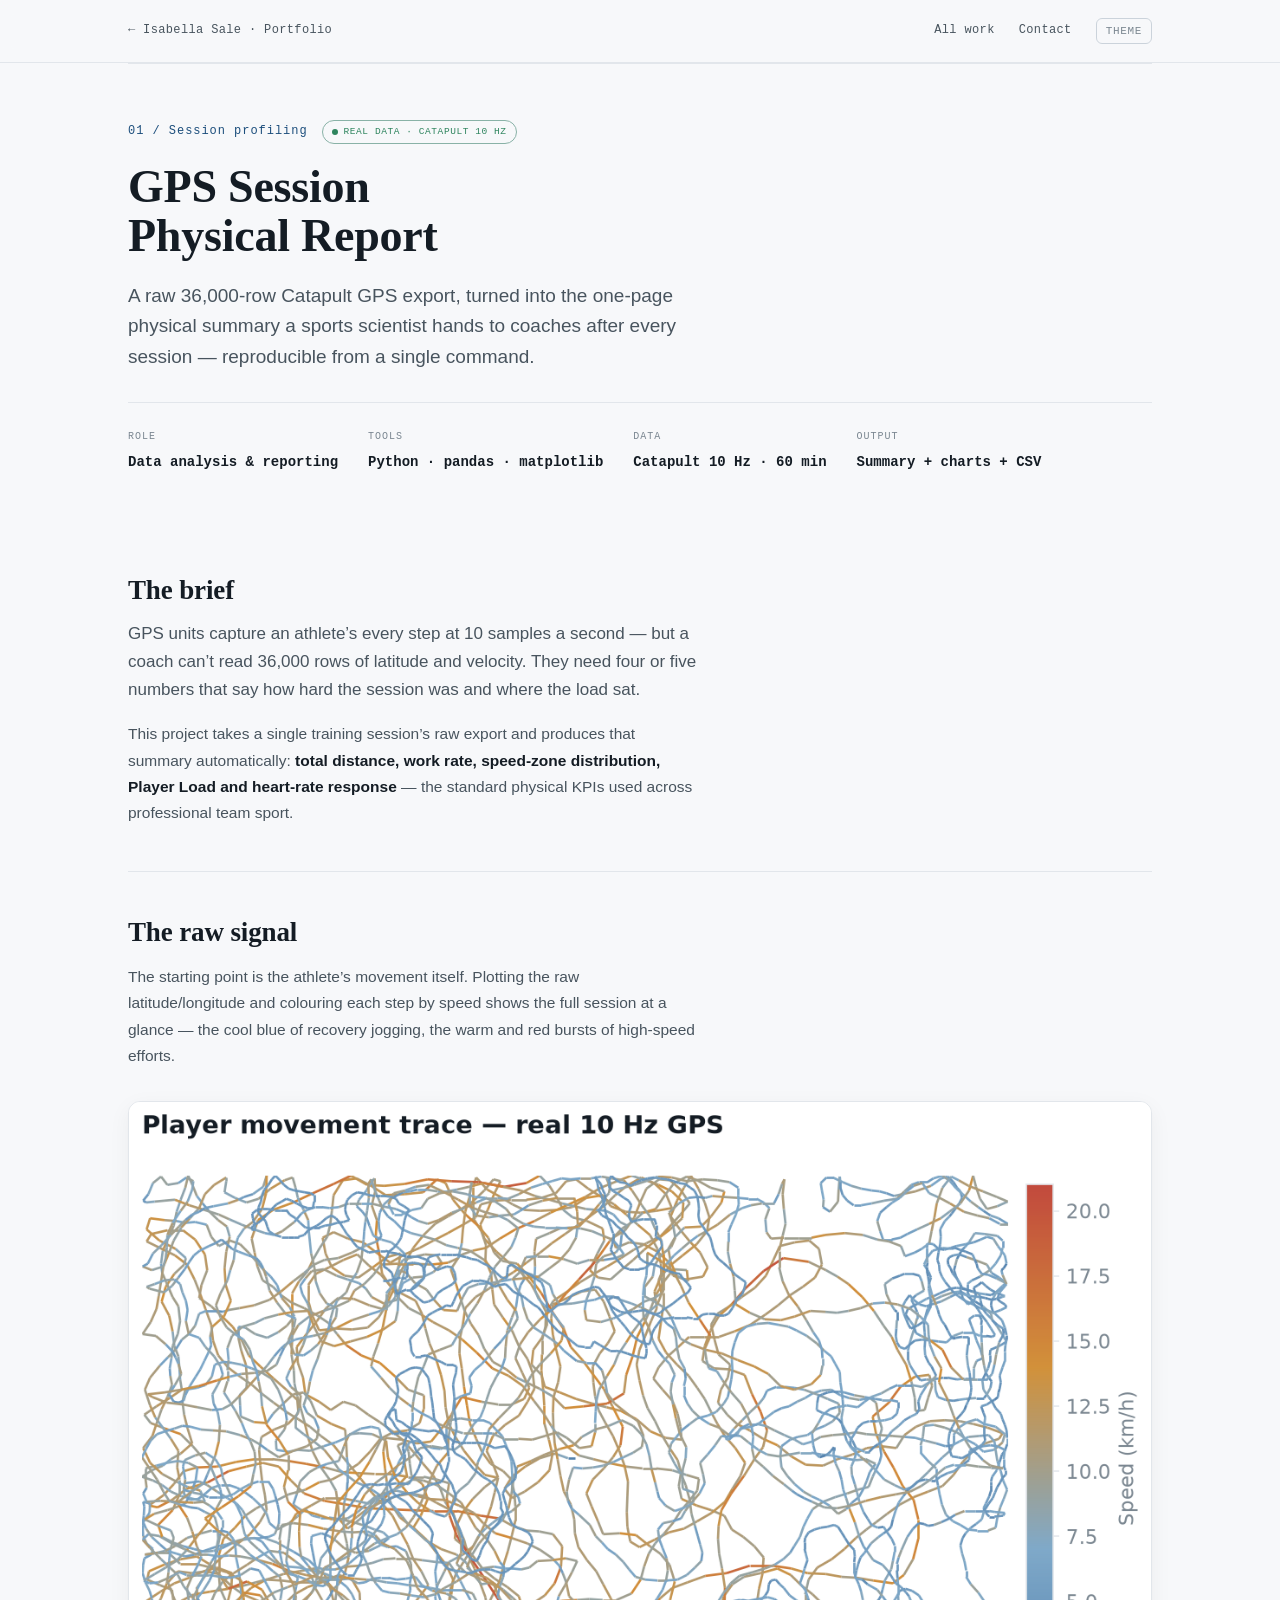
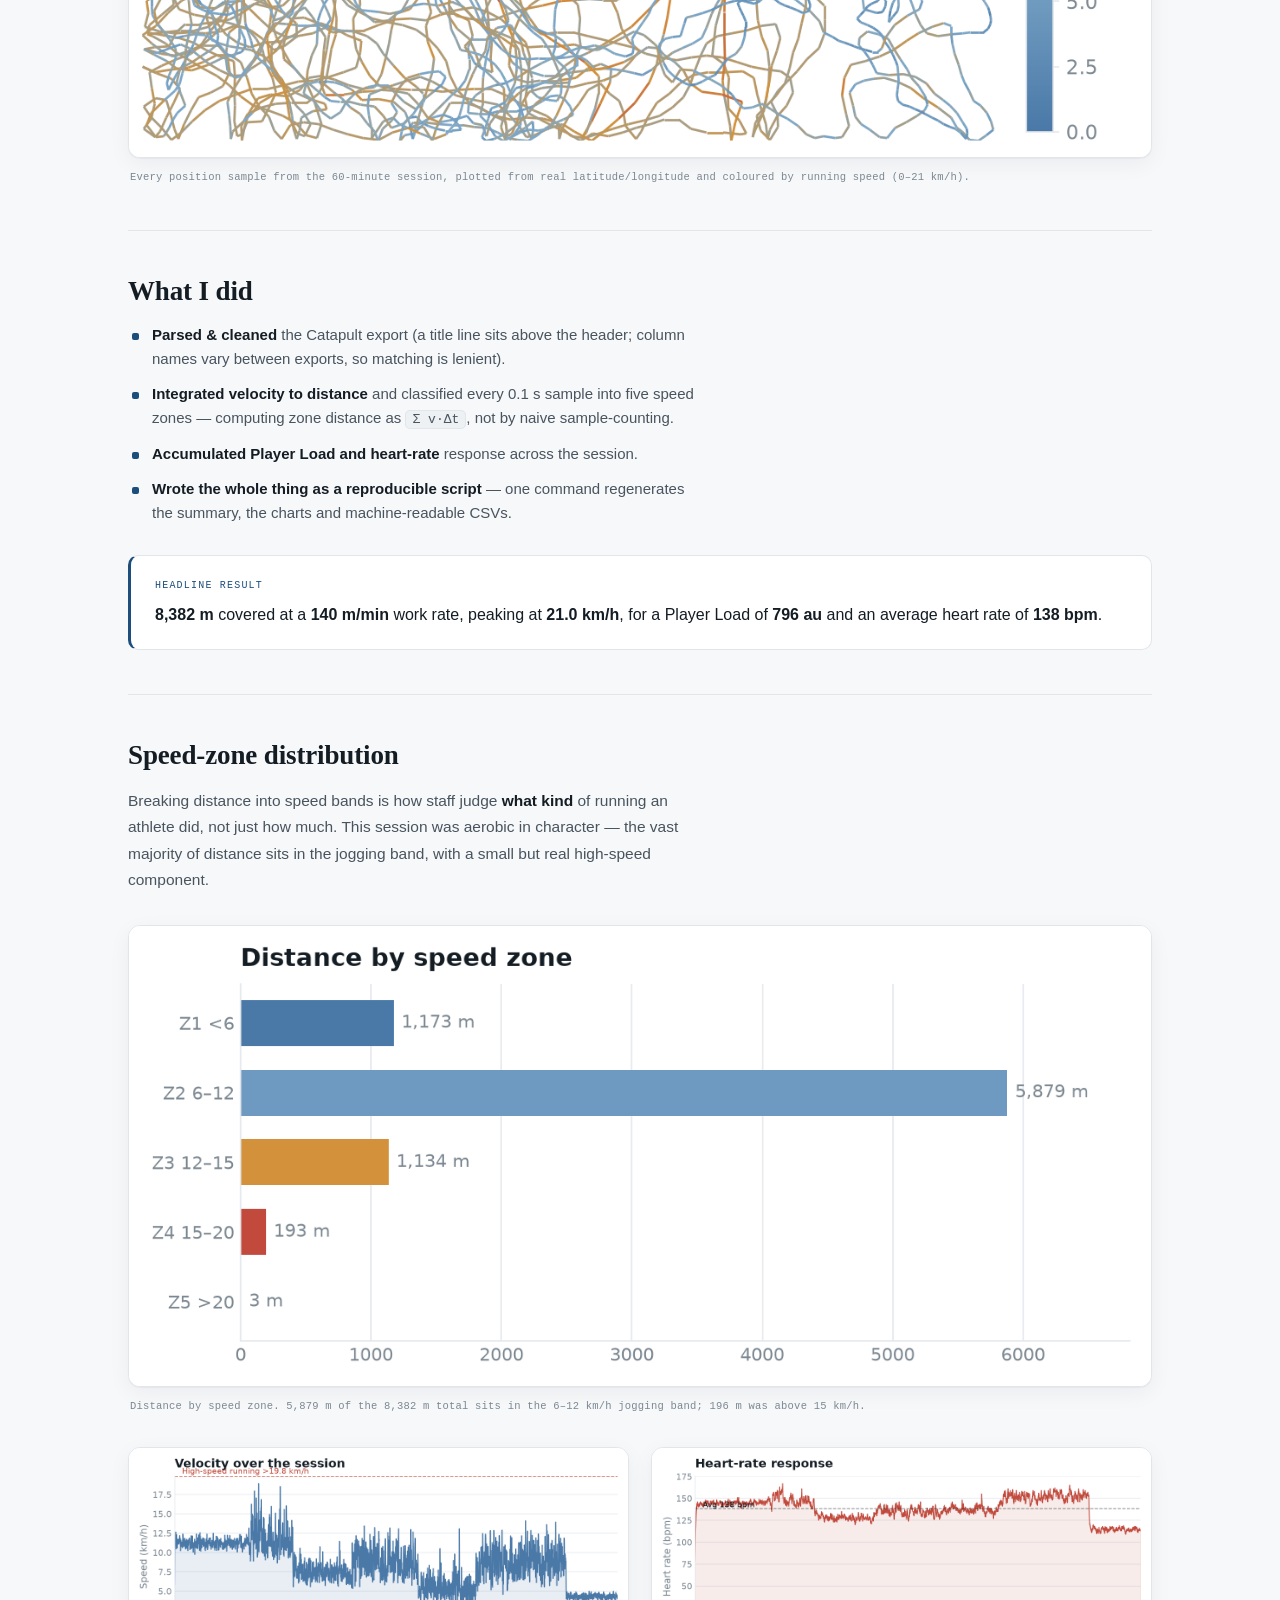
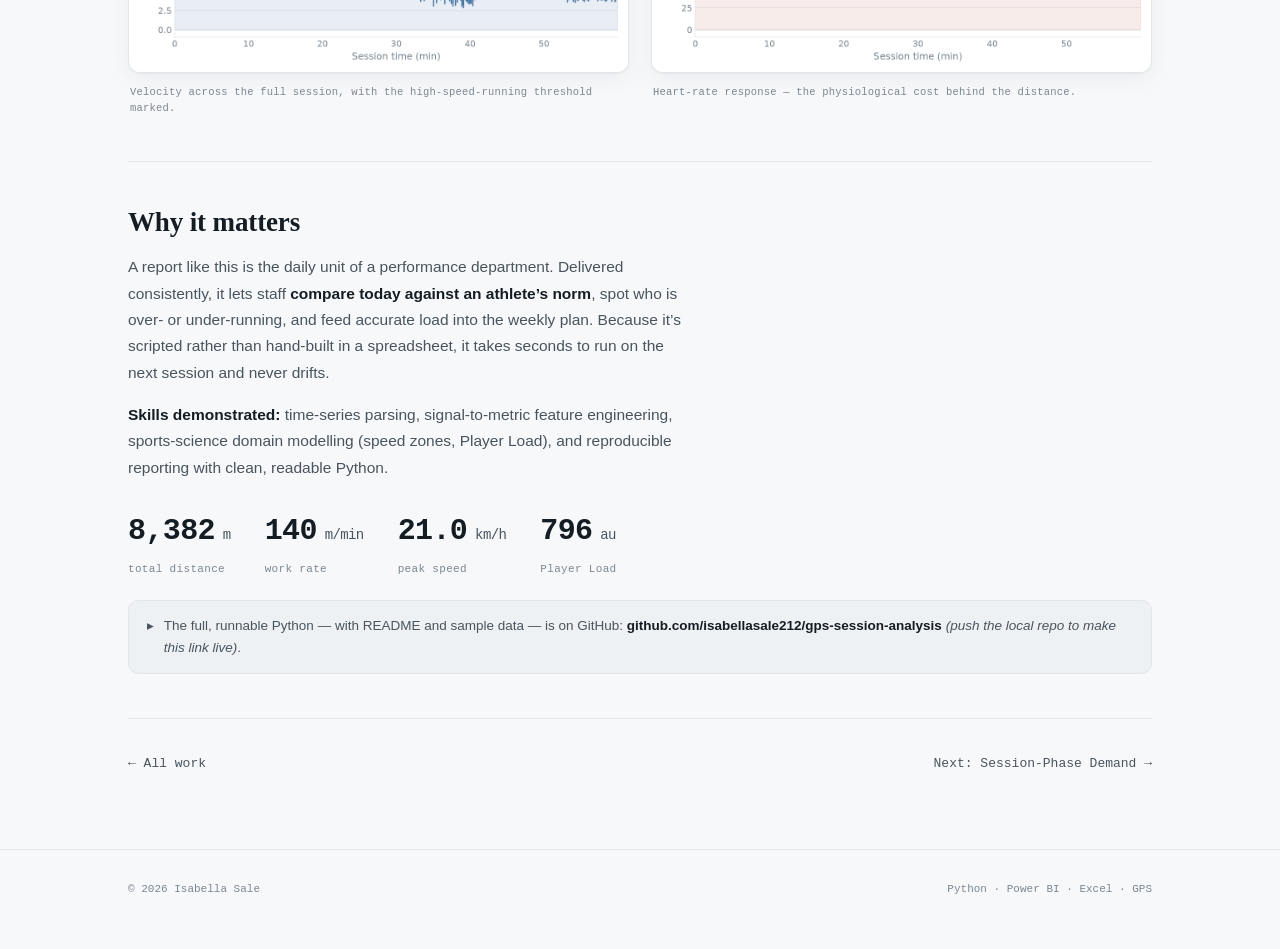
==== Portfolio/case-studies/01-gps-session.html @ 5c6104a4 "Add files via upload" ====
<!doctype html>
<html lang="en">
<head>
<meta charset="utf-8">
<meta name="viewport" content="width=device-width, initial-scale=1">
<title>GPS Session Physical Report — Isabella Sale</title>
<link rel="stylesheet" href="../assets/site.css">
  <link rel="icon" href="data:image/svg+xml,%3Csvg xmlns=%27http://www.w3.org/2000/svg%27 viewBox=%270 0 32 32%27%3E%3Crect width=%2732%27 height=%2732%27 rx=%277%27 fill=%27%231C4E7C%27/%3E%3Ctext x=%2716%27 y=%2722%27 font-family=%27Helvetica,Arial,sans-serif%27 font-size=%2714%27 font-weight=%27700%27 fill=%27white%27 text-anchor=%27middle%27%3EIS%3C/text%3E%3C/svg%3E">
</head>
<body>

<header class="bar">
  <div class="wrap bar-in">
    <a class="backlink" href="../index.html">← Isabella Sale · Portfolio</a>
    <nav>
      <a class="navlink" href="../index.html#work">All work</a>
      <a class="navlink" href="../index.html#contact">Contact</a>
      <button class="theme-btn" id="theme" aria-label="Toggle colour theme">Theme</button>
    </nav>
  </div>
</header>

<main class="wrap">
  <section class="cs-hero">
    <div class="cs-topline">
      <span class="idx" style="font-size:12px">01 / Session profiling</span>
      <span class="prov real"><span class="d"></span> Real data · Catapult 10 Hz</span>
    </div>
    <h1>GPS Session Physical Report</h1>
    <p class="sub">A raw 36,000-row Catapult GPS export, turned into the one-page physical summary a sports scientist hands to coaches after every session — reproducible from a single command.</p>
    <div class="cs-meta">
      <div class="m"><div class="mk">Role</div><div class="mv">Data analysis &amp; reporting</div></div>
      <div class="m"><div class="mk">Tools</div><div class="mv">Python · pandas · matplotlib</div></div>
      <div class="m"><div class="mk">Data</div><div class="mv">Catapult 10 Hz · 60 min</div></div>
      <div class="m"><div class="mk">Output</div><div class="mv">Summary + charts + CSV</div></div>
    </div>
  </section>

  <div class="cs-body">

    <section class="cs-block">
      <h2>The brief</h2>
      <p class="lead">GPS units capture an athlete’s every step at 10 samples a second — but a coach can’t read 36,000 rows of latitude and velocity. They need four or five numbers that say how hard the session was and where the load sat.</p>
      <div class="prose">
        <p>This project takes a single training session’s raw export and produces that summary automatically: <strong>total distance, work rate, speed-zone distribution, Player Load and heart-rate response</strong> — the standard physical KPIs used across professional team sport.</p>
      </div>
    </section>

    <section class="cs-block">
      <h2>The raw signal</h2>
      <div class="prose">
        <p>The starting point is the athlete’s movement itself. Plotting the raw latitude/longitude and colouring each step by speed shows the full session at a glance — the cool blue of recovery jogging, the warm and red bursts of high-speed efforts.</p>
      </div>
      <figure class="cs-fig">
        <div class="frame"><img src="../assets/gps_movement_trace.png" alt="Player movement trace from real 10 Hz GPS, coloured by running speed"></div>
        <figcaption>Every position sample from the 60-minute session, plotted from real latitude/longitude and coloured by running speed (0–21 km/h).</figcaption>
      </figure>
    </section>

    <section class="cs-block">
      <h2>What I did</h2>
      <div class="prose">
        <ul>
          <li><b>Parsed &amp; cleaned</b> the Catapult export (a title line sits above the header; column names vary between exports, so matching is lenient).</li>
          <li><b>Integrated velocity to distance</b> and classified every 0.1 s sample into five speed zones — computing zone distance as <code>Σ v·Δt</code>, not by naive sample-counting.</li>
          <li><b>Accumulated Player Load and heart-rate</b> response across the session.</li>
          <li><b>Wrote the whole thing as a reproducible script</b> — one command regenerates the summary, the charts and machine-readable CSVs.</li>
        </ul>
      </div>
      <div class="callout">
        <div class="ct">Headline result</div>
        <p><strong>8,382 m</strong> covered at a <strong>140 m/min</strong> work rate, peaking at <strong>21.0 km/h</strong>, for a Player Load of <strong>796 au</strong> and an average heart rate of <strong>138 bpm</strong>.</p>
      </div>
    </section>

    <section class="cs-block">
      <h2>Speed-zone distribution</h2>
      <div class="prose">
        <p>Breaking distance into speed bands is how staff judge <strong>what kind</strong> of running an athlete did, not just how much. This session was aerobic in character — the vast majority of distance sits in the jogging band, with a small but real high-speed component.</p>
      </div>
      <figure class="cs-fig">
        <div class="frame"><img src="../assets/speed_zones.png" alt="Bar chart of distance covered in each speed zone"></div>
        <figcaption>Distance by speed zone. 5,879 m of the 8,382 m total sits in the 6–12 km/h jogging band; 196 m was above 15 km/h.</figcaption>
      </figure>
      <div class="cs-figs2">
        <figure class="cs-fig">
          <div class="frame"><img src="../assets/velocity_time.png" alt="Velocity over the session"></div>
          <figcaption>Velocity across the full session, with the high-speed-running threshold marked.</figcaption>
        </figure>
        <figure class="cs-fig">
          <div class="frame"><img src="../assets/hr_response.png" alt="Heart-rate response over the session"></div>
          <figcaption>Heart-rate response — the physiological cost behind the distance.</figcaption>
        </figure>
      </div>
    </section>

    <section class="cs-block">
      <h2>Why it matters</h2>
      <div class="prose">
        <p>A report like this is the daily unit of a performance department. Delivered consistently, it lets staff <strong>compare today against an athlete’s norm</strong>, spot who is over- or under-running, and feed accurate load into the weekly plan. Because it’s scripted rather than hand-built in a spreadsheet, it takes seconds to run on the next session and never drifts.</p>
        <p><strong>Skills demonstrated:</strong> time-series parsing, signal-to-metric feature engineering, sports-science domain modelling (speed zones, Player Load), and reproducible reporting with clean, readable Python.</p>
      </div>
      <div class="cs-kpis">
        <div class="k"><div class="n tnum">8,382<small> m</small></div><div class="l">total distance</div></div>
        <div class="k"><div class="n tnum">140<small> m/min</small></div><div class="l">work rate</div></div>
        <div class="k"><div class="n tnum">21.0<small> km/h</small></div><div class="l">peak speed</div></div>
        <div class="k"><div class="n tnum">796<small> au</small></div><div class="l">Player Load</div></div>
      </div>
      <div class="demo-banner"><span>▸</span><span>The full, runnable Python — with README and sample data — is on GitHub: <b>github.com/isabellasale212/gps-session-analysis</b> <i>(push the local repo to make this link live)</i>.</span></div>
    </section>

    <nav class="cs-nav">
      <a href="../index.html">← All work</a>
      <a href="02-phase-demand.html">Next: Session-Phase Demand →</a>
    </nav>
  </div>
</main>

<footer>
  <div class="wrap foot-in">
    <span>© 2026 Isabella Sale</span>
    <span>Python · Power BI · Excel · GPS</span>
  </div>
</footer>
<script src="../assets/site.js"></script>
</body>
</html>
---- Portfolio/assets/site.css ----
/* ============================================================
   Isabella Sale — Portfolio site stylesheet
   ============================================================ */
:root{
  --paper:#F7F8FA; --panel:#FFFFFF; --panel2:#EEF1F4; --line:#E2E6EB; --line2:#CBD3DB;
  --ink:#141C24; --dim:#48545E; --mute:#7B8791;
  --accent:#1C4E7C; --accent-ink:#FFFFFF; --accent-wash:#EAF0F6;
  --cool:#4A79A8; --warm:#D2913A; --hot:#C24A3D; --good:#2E845E;
  --serif:"Iowan Old Style","Palatino Linotype",Palatino,"Book Antiqua",Georgia,serif;
  --sans:"Helvetica Neue",Helvetica,"Segoe UI",system-ui,-apple-system,Arial,sans-serif;
  --mono:ui-monospace,"SF Mono","Cascadia Code","Roboto Mono",Menlo,Consolas,monospace;
  --maxw:1080px;
  --shadow:0 1px 1px rgba(20,28,36,.04),0 6px 22px rgba(20,28,36,.05);
}
@media (prefers-color-scheme: dark){
  :root{ --paper:#0F151A; --panel:#161D24; --panel2:#1B232B; --line:#25303A; --line2:#33424D;
    --ink:#E7EDF1; --dim:#A3AFB9; --mute:#6C7A85; --accent:#5FA0D6; --accent-ink:#0E141A; --accent-wash:#16242F;
    --cool:#6BA3D6; --warm:#E1B061; --hot:#E06B5E; --good:#45B487;
    --shadow:0 1px 1px rgba(0,0,0,.3),0 8px 26px rgba(0,0,0,.38); }
}
:root[data-theme="light"]{ --paper:#F7F8FA; --panel:#FFFFFF; --panel2:#EEF1F4; --line:#E2E6EB; --line2:#CBD3DB;
  --ink:#141C24; --dim:#48545E; --mute:#7B8791; --accent:#1C4E7C; --accent-ink:#FFFFFF; --accent-wash:#EAF0F6;
  --cool:#4A79A8; --warm:#D2913A; --hot:#C24A3D; --good:#2E845E;
  --shadow:0 1px 1px rgba(20,28,36,.04),0 6px 22px rgba(20,28,36,.05); }
:root[data-theme="dark"]{ --paper:#0F151A; --panel:#161D24; --panel2:#1B232B; --line:#25303A; --line2:#33424D;
  --ink:#E7EDF1; --dim:#A3AFB9; --mute:#6C7A85; --accent:#5FA0D6; --accent-ink:#0E141A; --accent-wash:#16242F;
  --cool:#6BA3D6; --warm:#E1B061; --hot:#E06B5E; --good:#45B487;
  --shadow:0 1px 1px rgba(0,0,0,.3),0 8px 26px rgba(0,0,0,.38); }

*{ box-sizing:border-box; }
html{ scroll-behavior:smooth; }
@media (prefers-reduced-motion:reduce){ html{ scroll-behavior:auto; } }
body{ margin:0; background:var(--paper); color:var(--ink); font-family:var(--sans); font-size:16px; line-height:1.65; -webkit-font-smoothing:antialiased; text-rendering:optimizeLegibility; }
.wrap{ max-width:var(--maxw); margin:0 auto; padding:0 28px; }
::selection{ background:var(--accent-wash); }
h1,h2,h3,h4{ font-family:var(--serif); font-weight:600; margin:0; text-wrap:balance; letter-spacing:-.005em; }
.eyebrow{ font-family:var(--mono); font-size:11px; letter-spacing:.2em; text-transform:uppercase; color:var(--mute); margin:0; }
.tnum{ font-variant-numeric:tabular-nums; }
.mono{ font-family:var(--mono); }
a{ color:inherit; }

/* top bar */
header.bar{ position:sticky; top:0; z-index:50; background:color-mix(in srgb,var(--paper) 86%,transparent); backdrop-filter:saturate(1.3) blur(9px); border-bottom:1px solid var(--line); }
.bar-in{ display:flex; align-items:center; justify-content:space-between; height:62px; }
.brand{ display:flex; align-items:baseline; gap:10px; font-family:var(--serif); font-size:18px; font-weight:600; letter-spacing:-.01em; text-decoration:none; color:var(--ink); }
.brand .role{ font-family:var(--mono); font-size:10px; letter-spacing:.14em; text-transform:uppercase; color:var(--mute); }
@media (max-width:660px){ .brand .role{ display:none; } }
.bar nav{ display:flex; align-items:center; gap:24px; }
.bar nav a{ font-family:var(--mono); font-size:12px; letter-spacing:.03em; text-decoration:none; color:var(--dim); transition:color .15s; }
.bar nav a:hover{ color:var(--ink); }
.theme-btn{ font-family:var(--mono); font-size:11px; letter-spacing:.06em; cursor:pointer; background:transparent; color:var(--mute); border:1px solid var(--line2); border-radius:6px; padding:6px 9px; text-transform:uppercase; }
.theme-btn:hover{ color:var(--ink); border-color:var(--mute); }
@media (max-width:700px){ .bar nav .navlink{ display:none; } }
.backlink{ font-family:var(--mono); font-size:12px; letter-spacing:.03em; color:var(--dim); text-decoration:none; display:inline-flex; gap:7px; align-items:center; }
.backlink:hover{ color:var(--ink); }

/* hero */
.hero{ padding:72px 0 60px; }
.hero-grid{ display:grid; grid-template-columns:1fr 1fr; gap:56px; align-items:center; }
@media (max-width:900px){ .hero-grid{ grid-template-columns:1fr; gap:40px; } }
.hero h1{ font-size:clamp(33px,4.7vw,52px); line-height:1.08; margin:20px 0 0; }
.hero h1 em{ font-style:italic; color:var(--accent); }
.lede{ font-size:clamp(16px,1.5vw,18.5px); color:var(--dim); max-width:44ch; margin:22px 0 0; line-height:1.6; }
.cta-row{ display:flex; flex-wrap:wrap; gap:14px; align-items:center; margin-top:30px; }
.btn{ display:inline-flex; align-items:center; gap:8px; font-family:var(--mono); font-size:12.5px; letter-spacing:.03em; text-decoration:none; padding:12px 18px; border-radius:8px; border:1px solid transparent; transition:background .15s,border-color .15s,transform .1s; }
.btn:active{ transform:translateY(1px); }
.btn.primary{ background:var(--accent); color:var(--accent-ink); }
.btn.primary:hover{ filter:brightness(1.06); }
.btn.ghost{ color:var(--ink); border-color:var(--line2); }
.btn.ghost:hover{ background:var(--panel); border-color:var(--mute); }

.glance{ display:flex; flex-wrap:wrap; gap:9px; margin-top:26px; }
.chip{ font-family:var(--mono); font-size:11px; letter-spacing:.03em; color:var(--dim); background:var(--panel2); border:1px solid var(--line); border-radius:20px; padding:7px 13px; }
.chip b{ color:var(--ink); font-weight:650; }

figure.fig{ margin:0; }
.fig-frame{ background:var(--panel); border:1px solid var(--line); border-radius:12px; box-shadow:var(--shadow); overflow:hidden; }
#pitch{ display:block; width:100%; height:auto; background:var(--panel); }
.fig-foot{ display:grid; grid-template-columns:repeat(3,1fr); border-top:1px solid var(--line); }
.fstat{ padding:13px 16px; border-right:1px solid var(--line); }
.fstat:last-child{ border-right:0; }
.fstat .k{ font-family:var(--mono); font-size:10px; letter-spacing:.12em; text-transform:uppercase; color:var(--mute); }
.fstat .v{ font-family:var(--mono); font-weight:600; font-size:19px; margin-top:4px; letter-spacing:-.01em; }
.fstat .v small{ font-size:11px; color:var(--dim); font-weight:400; }
figcaption{ font-family:var(--mono); font-size:10.5px; color:var(--mute); margin-top:12px; letter-spacing:.02em; padding-left:2px; line-height:1.5; }

/* sections */
section{ padding:60px 0; border-top:1px solid var(--line); }
.sec-head{ max-width:60ch; margin-bottom:38px; }
.sec-head h2{ font-size:clamp(24px,3vw,33px); line-height:1.15; margin-top:12px; }
.sec-head p{ color:var(--dim); margin:14px 0 0; }

/* overview dashboard */
.dash-frame{ background:var(--panel); border:1px solid var(--line); border-radius:16px; box-shadow:var(--shadow); overflow:hidden; }
.dash-head{ display:flex; align-items:center; justify-content:space-between; gap:12px; flex-wrap:wrap; padding:18px 22px; border-bottom:1px solid var(--line); }
.dash-head .t{ font-family:var(--mono); font-size:11px; letter-spacing:.16em; text-transform:uppercase; color:var(--mute); }
.dash{ display:grid; grid-template-columns:repeat(6,1fr); }
@media (max-width:900px){ .dash{ grid-template-columns:repeat(3,1fr); } }
@media (max-width:520px){ .dash{ grid-template-columns:repeat(2,1fr); } }
.tile{ padding:22px 20px; border-right:1px solid var(--line); border-bottom:1px solid var(--line); display:flex; flex-direction:column; gap:4px; }
.tile .tl{ font-family:var(--mono); font-size:9.5px; letter-spacing:.1em; text-transform:uppercase; color:var(--mute); }
.tile .tn{ font-family:var(--mono); font-weight:600; font-size:29px; letter-spacing:-.02em; line-height:1.05; margin-top:2px; }
.tile .tn.accent{ color:var(--accent); }
.tile .tn small{ font-size:13px; font-weight:400; color:var(--dim); }
.tile .ts{ font-size:11.5px; color:var(--dim); line-height:1.35; }
.tile.wide{ grid-column:span 3; }
@media (max-width:900px){ .tile.wide{ grid-column:span 3; } }
@media (max-width:520px){ .tile.wide{ grid-column:span 2; } }
.zonebar{ display:flex; height:14px; border-radius:4px; overflow:hidden; margin-top:8px; }
.zonebar i{ display:block; height:100%; }

/* capabilities */
.caps{ display:grid; grid-template-columns:repeat(4,1fr); gap:1px; background:var(--line); border:1px solid var(--line); border-radius:12px; overflow:hidden; }
@media (max-width:820px){ .caps{ grid-template-columns:repeat(2,1fr); } }
@media (max-width:440px){ .caps{ grid-template-columns:1fr; } }
.cap{ background:var(--panel); padding:24px 22px; display:flex; flex-direction:column; gap:9px; }
.cap .ico{ width:26px; height:26px; color:var(--accent); }
.cap h3{ font-family:var(--sans); font-weight:650; font-size:15px; letter-spacing:-.01em; }
.cap p{ margin:0; font-size:13.5px; color:var(--dim); line-height:1.55; }
.cap .tools{ font-family:var(--mono); font-size:10.5px; color:var(--mute); letter-spacing:.04em; margin-top:auto; padding-top:6px; }

/* project cards (now links) */
.proj{ display:flex; flex-direction:column; gap:26px; }
.card{ background:var(--panel); border:1px solid var(--line); border-radius:14px; box-shadow:var(--shadow); overflow:hidden; display:grid; grid-template-columns:1.1fr .9fr; text-decoration:none; color:inherit; transition:border-color .15s, transform .12s, box-shadow .15s; }
.card:hover{ border-color:var(--accent); transform:translateY(-2px); box-shadow:0 2px 4px rgba(20,28,36,.05),0 14px 34px rgba(20,28,36,.09); }
.card.flip .viz{ order:-1; border-left:0; border-right:1px solid var(--line); }
@media (max-width:840px){ .card,.card.flip{ grid-template-columns:1fr; } .card.flip .viz{ order:0; border-right:0; } }
.card .body{ padding:30px 30px 32px; display:flex; flex-direction:column; }
.card-top{ display:flex; align-items:center; justify-content:space-between; gap:12px; }
.idx{ font-family:var(--mono); font-size:11px; color:var(--accent); letter-spacing:.08em; }
.prov{ display:inline-flex; align-items:center; gap:6px; font-family:var(--mono); font-size:9.5px; letter-spacing:.06em; text-transform:uppercase; padding:3px 9px; border-radius:20px; border:1px solid var(--line2); white-space:nowrap; }
.prov .d{ width:6px; height:6px; border-radius:50%; background:currentColor; flex:none; }
.prov.real{ color:var(--good); border-color:color-mix(in srgb,var(--good) 42%,var(--line2)); }
.prov.demo{ color:var(--mute); }
.card h3{ font-size:23px; margin-top:12px; }
.card .role{ font-family:var(--mono); font-size:11px; color:var(--mute); letter-spacing:.04em; margin-top:7px; text-transform:uppercase; }
.card p.desc{ color:var(--ink); font-size:15.5px; font-weight:500; line-height:1.55; margin:16px 0 0; }
.tag-row{ display:flex; flex-wrap:wrap; gap:8px; margin-top:20px; }
.tag{ font-family:var(--mono); font-size:10.5px; letter-spacing:.05em; text-transform:uppercase; padding:4px 9px; border-radius:5px; background:var(--panel2); color:var(--dim); }
.kpis{ display:flex; flex-wrap:wrap; gap:26px; margin-top:24px; padding-top:20px; border-top:1px solid var(--line); }
.kpi .n{ font-family:var(--mono); font-weight:600; font-size:26px; letter-spacing:-.02em; }
.kpi .n small{ font-size:12px; color:var(--dim); font-weight:400; }
.kpi .n.up{ color:var(--good); } .kpi .n.dn{ color:var(--hot); }
.kpi .l{ font-size:11px; color:var(--mute); font-family:var(--mono); letter-spacing:.03em; margin-top:2px; }
.cs-go{ font-family:var(--mono); font-size:12px; letter-spacing:.04em; color:var(--accent); margin-top:22px; display:inline-flex; align-items:center; gap:7px; }
.card:hover .cs-go{ gap:11px; }
.viz{ border-left:1px solid var(--line); background:var(--panel2); padding:24px; display:flex; flex-direction:column; }
.viz .vtitle{ font-family:var(--mono); font-size:10px; letter-spacing:.12em; text-transform:uppercase; color:var(--mute); margin-bottom:14px; }
.viz svg{ width:100%; height:auto; }
.viz svg text{ font-family:var(--mono); }
.legend{ display:flex; flex-wrap:wrap; gap:14px; margin-top:14px; font-family:var(--mono); font-size:10px; color:var(--dim); }
.legend span{ display:inline-flex; align-items:center; gap:6px; }
.swatch{ width:9px; height:9px; border-radius:2px; display:inline-block; }

/* research */
.research{ display:grid; grid-template-columns:1.4fr 1fr; gap:24px; }
@media (max-width:840px){ .research{ grid-template-columns:1fr; } }
.rcard{ background:var(--panel); border:1px solid var(--line); border-radius:14px; padding:28px; box-shadow:var(--shadow); display:flex; flex-direction:column; }
.rcard .rmeta{ font-family:var(--mono); font-size:10.5px; letter-spacing:.05em; text-transform:uppercase; color:var(--mute); }
.rcard h3{ font-size:20px; margin-top:12px; line-height:1.28; }
.rcard .q{ color:var(--dim); font-size:14px; margin-top:12px; line-height:1.6; }
.rfind{ display:flex; align-items:baseline; gap:12px; padding-top:18px; margin-top:auto; border-top:1px solid var(--line); }
.rfind:first-of-type{ margin-top:20px; }
.rfind .rn{ font-family:var(--mono); font-weight:600; font-size:18px; color:var(--accent); white-space:nowrap; }
.rfind .rl{ font-size:12.5px; color:var(--dim); line-height:1.4; }
.rtake{ font-size:13px; color:var(--dim); margin-top:14px; line-height:1.55; }
.rtake b{ color:var(--ink); font-weight:650; }

/* progressive disclosure */
details.method{ margin-top:18px; }
details.method summary{ display:inline-flex; align-items:center; font-family:var(--mono); font-size:10.5px; letter-spacing:.06em; text-transform:uppercase; color:var(--accent); cursor:pointer; list-style:none; padding:7px 14px; border:1px solid color-mix(in srgb,var(--accent) 35%,var(--line2)); border-radius:20px; transition:background .15s; }
details.method summary:hover{ background:var(--accent-wash); }
details.method summary::-webkit-details-marker{ display:none; }
details.method summary span{ display:none; }
details.method summary::after{ content:"＋  read more"; }
details.method[open] summary::after{ content:"−  show less"; }
details.method p{ font-size:13.5px; color:var(--dim); line-height:1.6; margin:14px 0 2px; }

/* approach */
.method-steps{ display:grid; grid-template-columns:repeat(3,1fr); gap:24px; }
@media (max-width:780px){ .method-steps{ grid-template-columns:1fr; } }
.step{ padding-top:22px; border-top:2px solid var(--accent); }
.step .num{ font-family:var(--mono); font-size:11px; color:var(--mute); letter-spacing:.08em; }
.step h3{ font-family:var(--sans); font-weight:650; font-size:17px; margin-top:10px; letter-spacing:-.01em; }
.step p{ font-size:14px; color:var(--dim); margin:10px 0 0; line-height:1.6; }

/* contact */
.contact{ display:grid; grid-template-columns:1.15fr 1fr; gap:40px; align-items:center; }
@media (max-width:760px){ .contact{ grid-template-columns:1fr; gap:28px; } }
.contact h2{ font-size:clamp(26px,3.4vw,36px); line-height:1.12; }
.contact p{ color:var(--dim); margin-top:14px; max-width:42ch; }
.clist{ display:flex; flex-direction:column; gap:10px; }
.crow{ display:flex; align-items:center; gap:14px; text-decoration:none; font-family:var(--mono); font-size:13.5px; padding:15px 17px; border:1px solid var(--line); border-radius:10px; background:var(--panel); transition:border-color .15s,transform .1s; }
.crow:hover{ border-color:var(--accent); transform:translateX(3px); }
.crow .ck{ color:var(--mute); font-size:10px; letter-spacing:.12em; text-transform:uppercase; width:68px; flex:none; }
.crow .cv{ color:var(--ink); }

footer{ border-top:1px solid var(--line); padding:30px 0 52px; }
.foot-in{ display:flex; justify-content:space-between; flex-wrap:wrap; gap:10px; font-family:var(--mono); font-size:11px; color:var(--mute); }

/* ============ case-study pages ============ */
.cs-hero{ padding:56px 0 44px; }
.cs-hero .eyebrow{ margin-bottom:16px; }
.cs-topline{ display:flex; align-items:center; gap:14px; flex-wrap:wrap; margin-bottom:18px; }
.cs-hero h1{ font-size:clamp(30px,4.4vw,46px); line-height:1.08; max-width:20ch; }
.cs-hero .sub{ font-size:clamp(16px,1.6vw,19px); color:var(--dim); max-width:56ch; margin-top:20px; line-height:1.6; }
.cs-meta{ display:flex; flex-wrap:wrap; gap:30px; margin-top:30px; padding-top:26px; border-top:1px solid var(--line); }
.cs-meta .m .mk{ font-family:var(--mono); font-size:10px; letter-spacing:.1em; text-transform:uppercase; color:var(--mute); }
.cs-meta .m .mv{ font-family:var(--mono); font-size:14px; margin-top:5px; color:var(--ink); font-weight:600; }
.cs-body{ padding:12px 0 40px; }
.cs-grid{ display:grid; grid-template-columns:minmax(0,1fr); gap:0; }
.cs-block{ padding:44px 0; border-top:1px solid var(--line); }
.cs-block:first-child{ border-top:0; }
.cs-block h2{ font-size:clamp(20px,2.6vw,27px); line-height:1.2; }
.cs-block .lead{ color:var(--dim); font-size:17px; margin-top:14px; max-width:62ch; }
.prose{ max-width:64ch; }
.prose p{ color:var(--dim); font-size:15.5px; line-height:1.7; margin:16px 0 0; }
.prose p strong{ color:var(--ink); font-weight:650; }
.prose ul{ margin:16px 0 0; padding-left:0; list-style:none; display:flex; flex-direction:column; gap:11px; }
.prose ul li{ position:relative; padding-left:24px; color:var(--dim); font-size:15px; line-height:1.6; }
.prose ul li::before{ content:""; position:absolute; left:4px; top:10px; width:7px; height:7px; border-radius:2px; background:var(--accent); }
.prose ul li b{ color:var(--ink); font-weight:650; }
.prose code{ font-family:var(--mono); font-size:13px; background:var(--panel2); border:1px solid var(--line); border-radius:5px; padding:1px 6px; }

.cs-fig{ margin:32px 0 0; }
.cs-fig .frame{ background:#FFFFFF; border:1px solid var(--line); border-radius:12px; overflow:hidden; box-shadow:var(--shadow); }
.cs-fig img{ display:block; width:100%; height:auto; }
.cs-fig figcaption{ margin-top:12px; }
.cs-figs2{ display:grid; grid-template-columns:1fr 1fr; gap:22px; margin-top:32px; }
@media (max-width:720px){ .cs-figs2{ grid-template-columns:1fr; } }
.cs-figs2 .cs-fig{ margin:0; }

.cs-kpis{ display:flex; flex-wrap:wrap; gap:34px; margin-top:26px; }
.cs-kpis .k .n{ font-family:var(--mono); font-weight:600; font-size:30px; letter-spacing:-.02em; }
.cs-kpis .k .n small{ font-size:14px; color:var(--dim); font-weight:400; }
.cs-kpis .k .l{ font-family:var(--mono); font-size:11px; color:var(--mute); letter-spacing:.03em; margin-top:3px; }

.callout{ background:var(--panel); border:1px solid var(--line); border-left:3px solid var(--accent); border-radius:10px; padding:22px 24px; margin-top:30px; }
.callout .ct{ font-family:var(--mono); font-size:10px; letter-spacing:.12em; text-transform:uppercase; color:var(--accent); }
.callout p{ margin:8px 0 0; color:var(--ink); font-size:16px; line-height:1.55; }

.cs-nav{ display:flex; justify-content:space-between; gap:16px; flex-wrap:wrap; padding:34px 0; border-top:1px solid var(--line); }
.cs-nav a{ font-family:var(--mono); font-size:13px; text-decoration:none; color:var(--dim); display:inline-flex; gap:8px; align-items:center; }
.cs-nav a:hover{ color:var(--accent); }

.demo-banner{ background:var(--panel2); border:1px solid var(--line); border-radius:10px; padding:14px 18px; margin-top:22px; font-size:13.5px; color:var(--dim); display:flex; gap:10px; align-items:flex-start; }
.demo-banner b{ color:var(--ink); }

/* phone screenshot gallery */
.cs-phones{ display:grid; grid-template-columns:repeat(4,1fr); gap:18px; margin-top:30px; }
@media (max-width:820px){ .cs-phones{ grid-template-columns:repeat(2,1fr); } }
.cs-phones figure{ margin:0; }
.cs-phones img{ width:100%; height:auto; display:block; border-radius:12px; border:1px solid var(--line); box-shadow:var(--shadow); background:#fff; }
.cs-phones .pcap{ font-family:var(--mono); font-size:10.5px; color:var(--mute); text-align:center; margin-top:9px; letter-spacing:.03em; }

.reveal{ opacity:0; transform:translateY(14px); transition:opacity .55s ease,transform .55s ease; }
.reveal.in{ opacity:1; transform:none; }
@media (prefers-reduced-motion:reduce){ .reveal{ opacity:1; transform:none; transition:none; } }
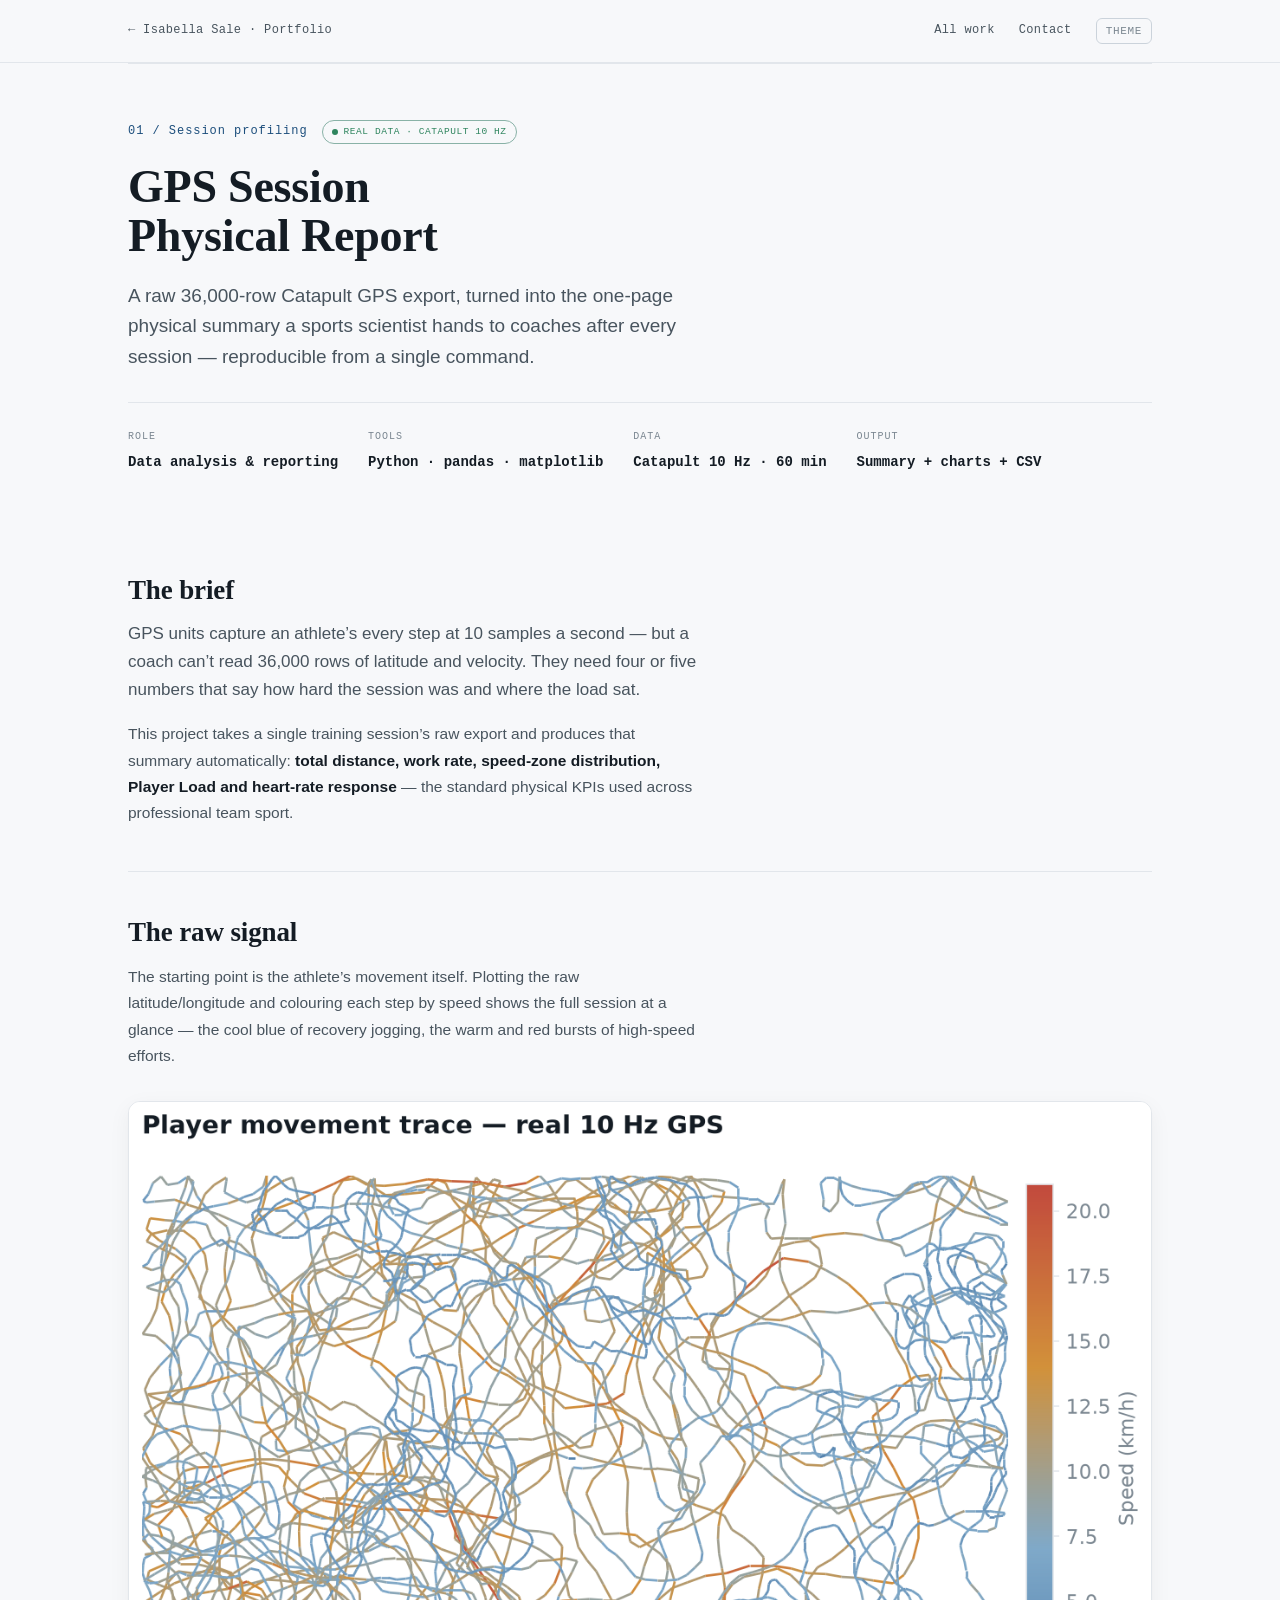
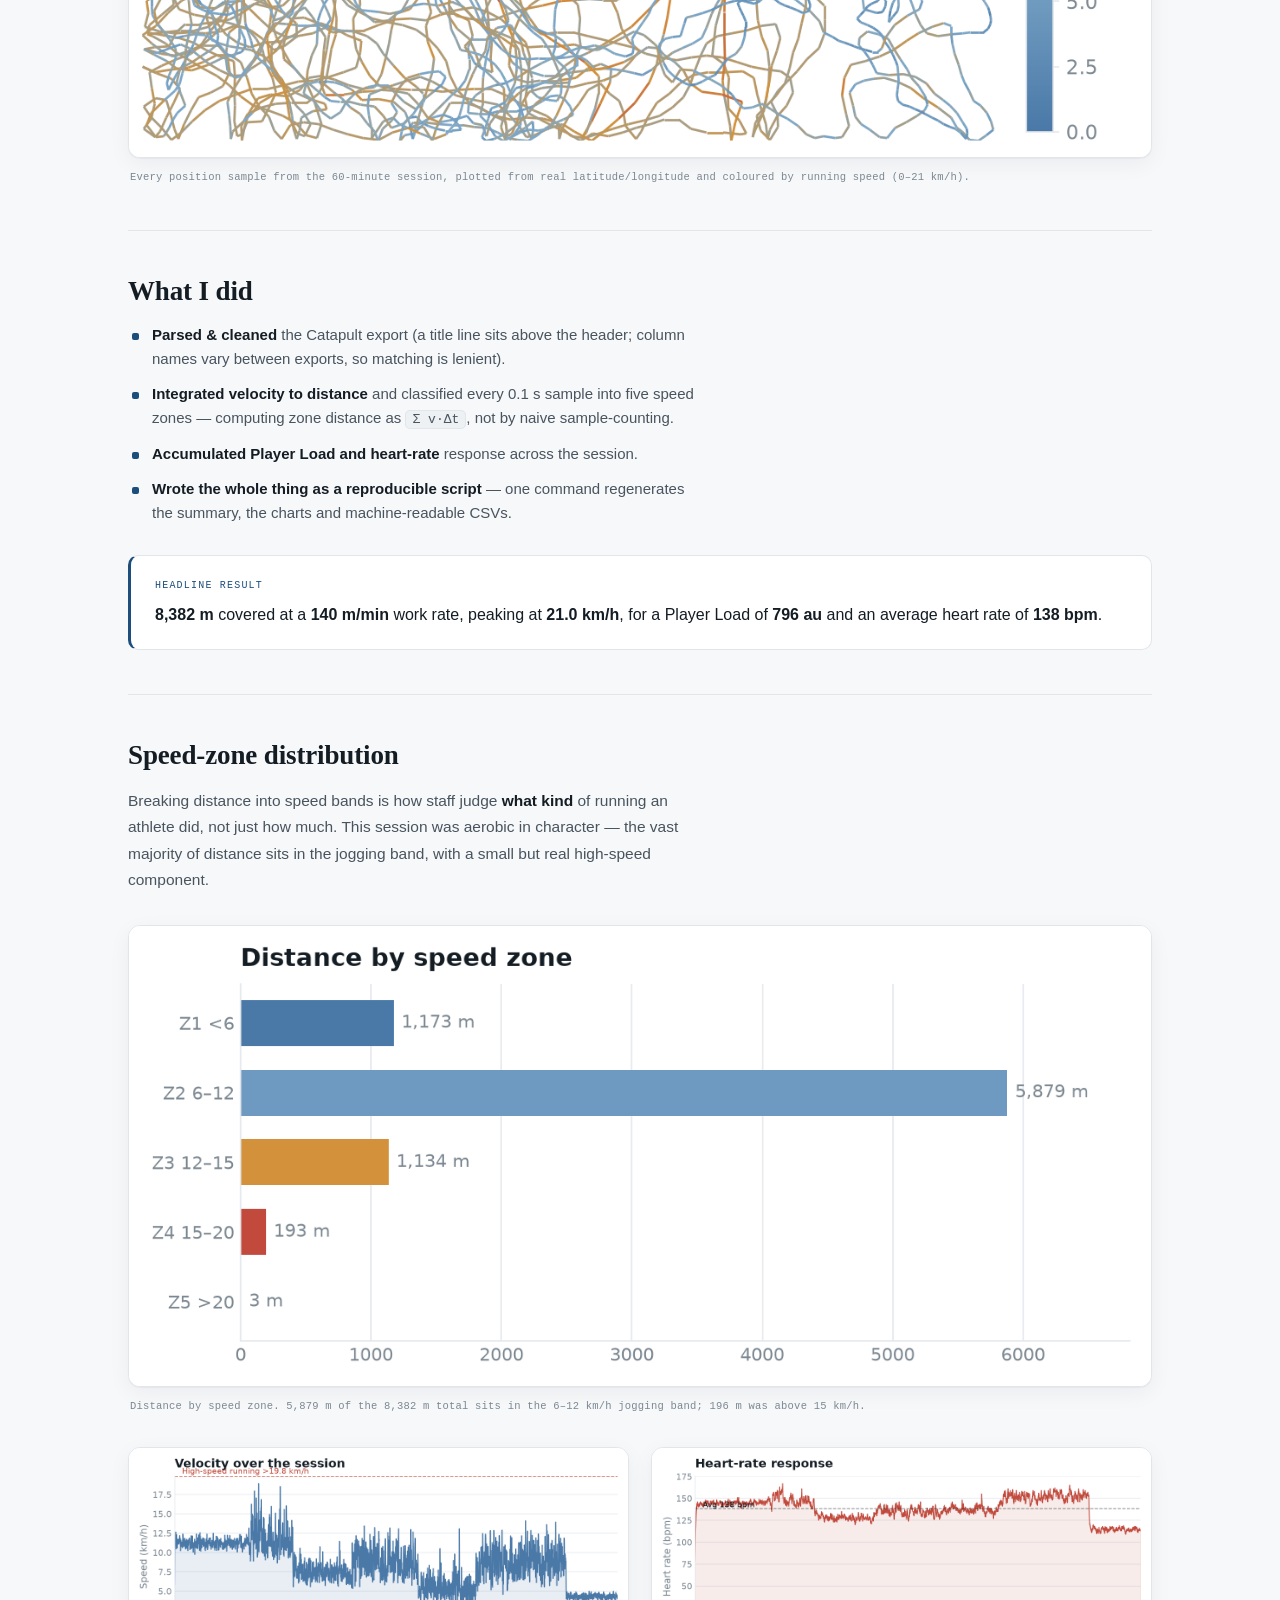
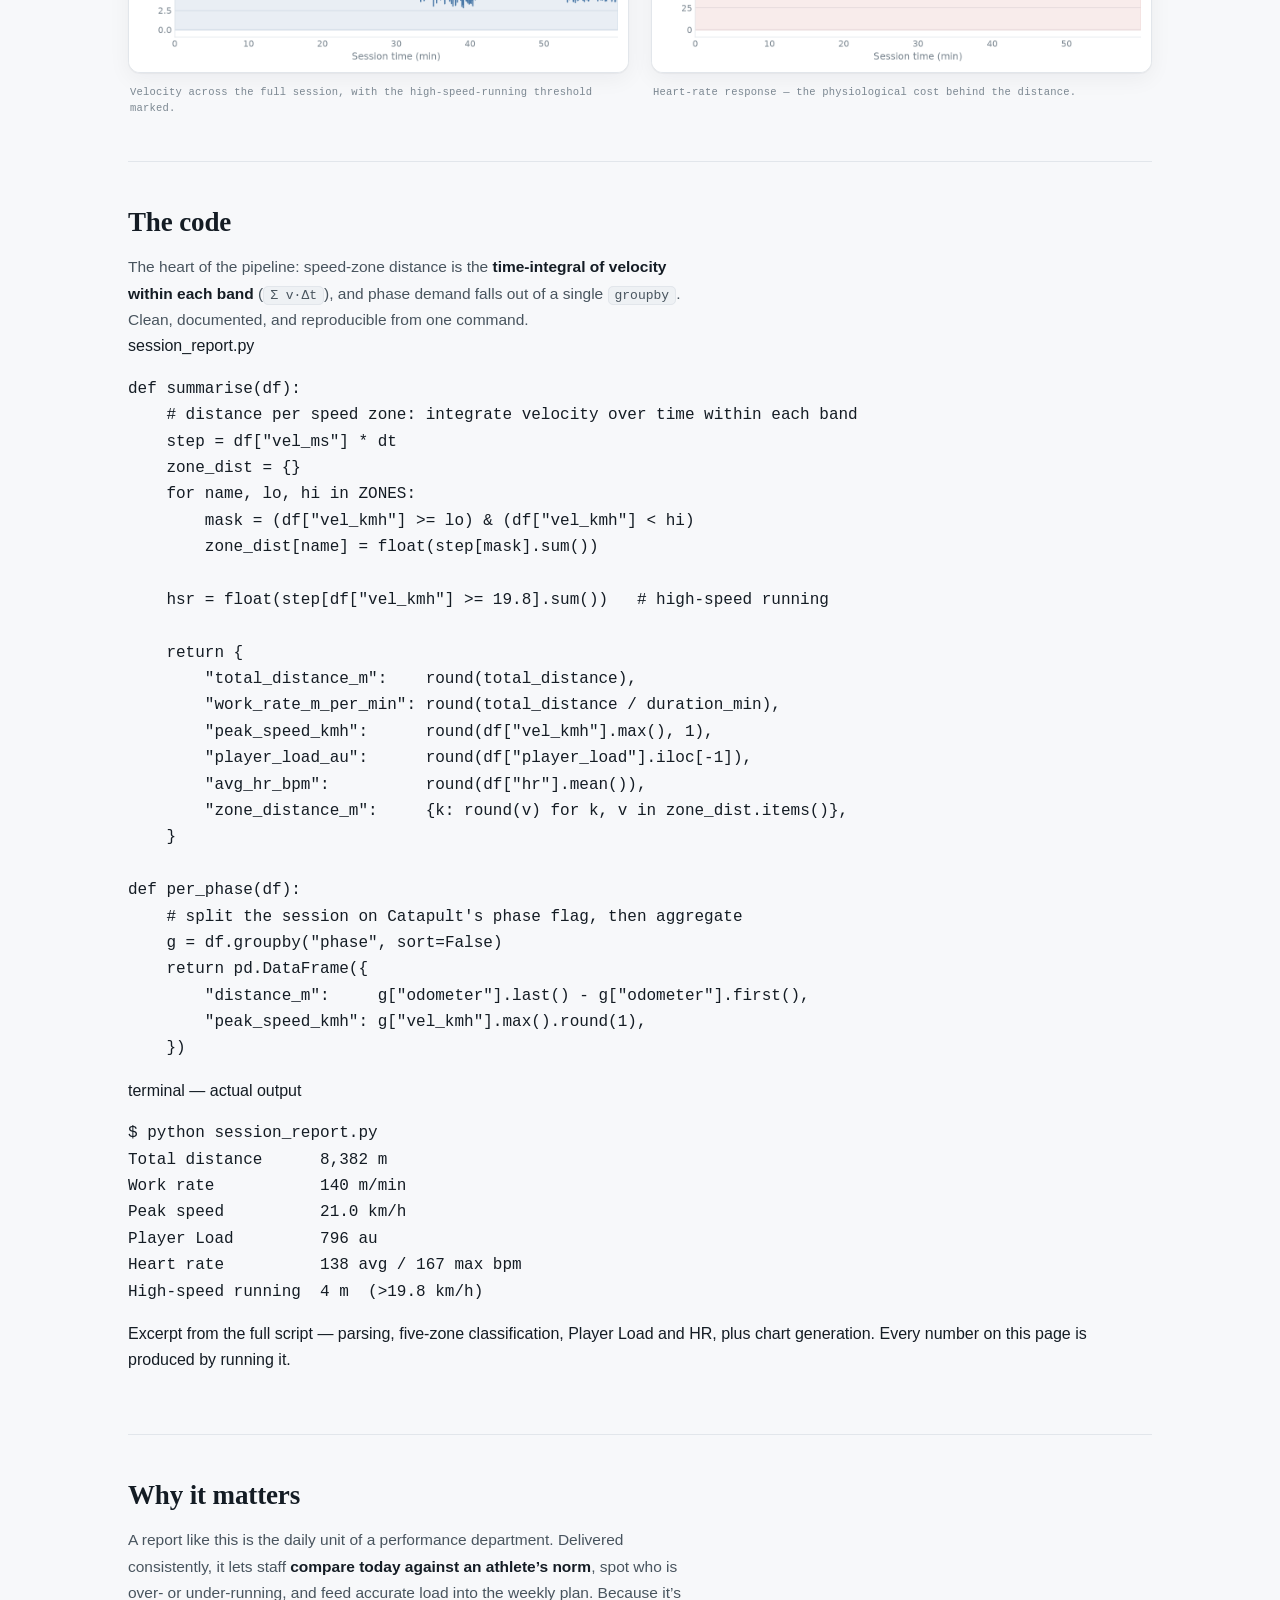
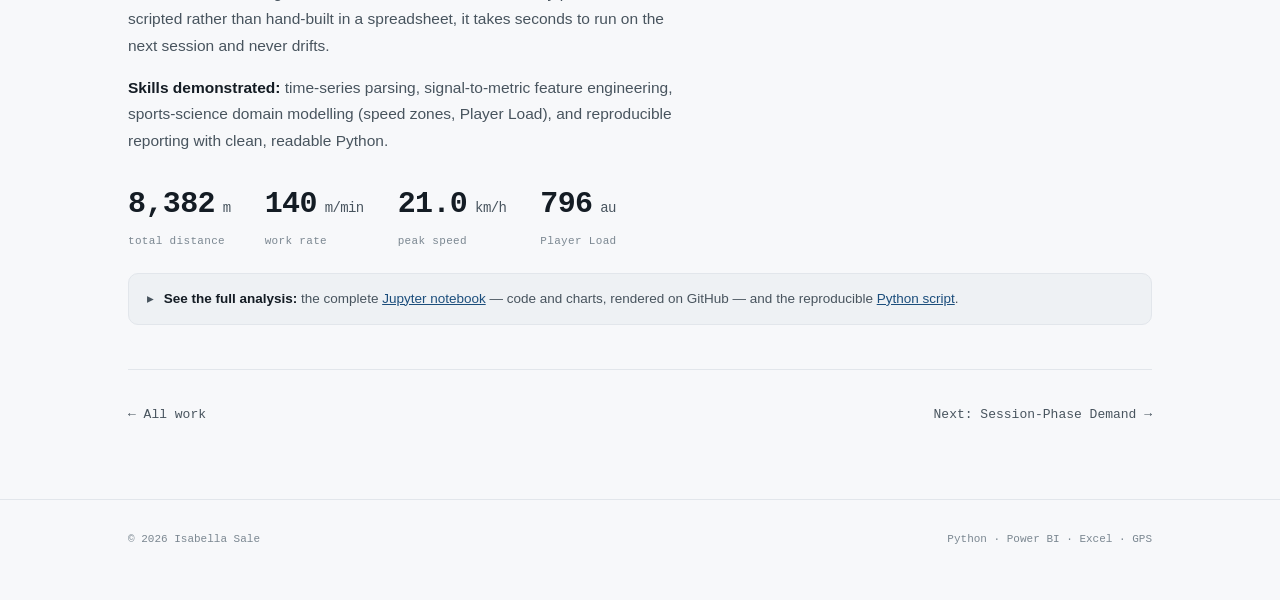
==== commit 9b66be1b: "Add files via upload" ====
--- a/Portfolio/case-studies/01-gps-session.html
+++ b/Portfolio/case-studies/01-gps-session.html
@@ -4,6 +4,15 @@
 <meta charset="utf-8">
 <meta name="viewport" content="width=device-width, initial-scale=1">
 <title>GPS Session Physical Report — Isabella Sale</title>
+<meta name="description" content="Turning athlete GPS and wearable data into load monitoring, session reports and readiness — with Python, Power BI and Excel. BSc Sport & Exercise Science, University of Bath.">
+<meta property="og:type" content="website">
+<meta property="og:title" content="GPS Session Physical Report — Isabella Sale">
+<meta property="og:description" content="Turning athlete GPS and wearable data into load monitoring, session reports and readiness — with Python, Power BI and Excel. BSc Sport & Exercise Science, University of Bath.">
+<meta property="og:image" content="https://isabellasale212.github.io/Work-Portfolio/assets/og-image.png">
+<meta property="og:url" content="https://isabellasale212.github.io/Work-Portfolio/">
+<meta name="twitter:card" content="summary_large_image">
+<meta name="twitter:image" content="https://isabellasale212.github.io/Work-Portfolio/assets/og-image.png">
+
 <link rel="stylesheet" href="../assets/site.css">
   <link rel="icon" href="data:image/svg+xml,%3Csvg xmlns=%27http://www.w3.org/2000/svg%27 viewBox=%270 0 32 32%27%3E%3Crect width=%2732%27 height=%2732%27 rx=%277%27 fill=%27%231C4E7C%27/%3E%3Ctext x=%2716%27 y=%2722%27 font-family=%27Helvetica,Arial,sans-serif%27 font-size=%2714%27 font-weight=%27700%27 fill=%27white%27 text-anchor=%27middle%27%3EIS%3C/text%3E%3C/svg%3E">
 </head>
@@ -95,6 +104,53 @@
     </section>
 
     <section class="cs-block">
+      <h2>The code</h2>
+      <div class="prose">
+        <p>The heart of the pipeline: speed-zone distance is the <strong>time-integral of velocity within each band</strong> (<code>Σ v·Δt</code>), and phase demand falls out of a single <code>groupby</code>. Clean, documented, and reproducible from one command.</p>
+      </div>
+      <div class="code">
+        <div class="chd"><span class="dots"><i style="background:#E0655E"></i><i style="background:#E1B061"></i><i style="background:#5FB07C"></i></span><span>session_report.py</span></div>
+<pre><span class="kw">def</span> <span class="fn">summarise</span>(df):
+    <span class="cmt"># distance per speed zone: integrate velocity over time within each band</span>
+    step = df[<span class="str">"vel_ms"</span>] * dt
+    zone_dist = {}
+    <span class="kw">for</span> name, lo, hi <span class="kw">in</span> ZONES:
+        mask = (df[<span class="str">"vel_kmh"</span>] &gt;= lo) &amp; (df[<span class="str">"vel_kmh"</span>] &lt; hi)
+        zone_dist[name] = float(step[mask].sum())
+
+    hsr = float(step[df[<span class="str">"vel_kmh"</span>] &gt;= 19.8].sum())   <span class="cmt"># high-speed running</span>
+
+    <span class="kw">return</span> {
+        <span class="str">"total_distance_m"</span>:    round(total_distance),
+        <span class="str">"work_rate_m_per_min"</span>: round(total_distance / duration_min),
+        <span class="str">"peak_speed_kmh"</span>:      round(df[<span class="str">"vel_kmh"</span>].max(), 1),
+        <span class="str">"player_load_au"</span>:      round(df[<span class="str">"player_load"</span>].iloc[-1]),
+        <span class="str">"avg_hr_bpm"</span>:          round(df[<span class="str">"hr"</span>].mean()),
+        <span class="str">"zone_distance_m"</span>:     {k: round(v) <span class="kw">for</span> k, v <span class="kw">in</span> zone_dist.items()},
+    }
+
+<span class="kw">def</span> <span class="fn">per_phase</span>(df):
+    <span class="cmt"># split the session on Catapult's phase flag, then aggregate</span>
+    g = df.groupby(<span class="str">"phase"</span>, sort=<span class="kw">False</span>)
+    <span class="kw">return</span> pd.DataFrame({
+        <span class="str">"distance_m"</span>:     g[<span class="str">"odometer"</span>].last() - g[<span class="str">"odometer"</span>].first(),
+        <span class="str">"peak_speed_kmh"</span>: g[<span class="str">"vel_kmh"</span>].max().round(1),
+    })</pre>
+      </div>
+      <div class="code" style="margin-top:16px">
+        <div class="chd"><span class="dots"><i style="background:#E0655E"></i><i style="background:#E1B061"></i><i style="background:#5FB07C"></i></span><span>terminal — actual output</span></div>
+<pre><span class="cmt">$ python session_report.py</span>
+Total distance      8,382 m
+Work rate           140 m/min
+Peak speed          21.0 km/h
+Player Load         796 au
+Heart rate          138 avg / 167 max bpm
+High-speed running  4 m  (&gt;19.8 km/h)</pre>
+      </div>
+      <p class="code-cap">Excerpt from the full script — parsing, five-zone classification, Player Load and HR, plus chart generation. Every number on this page is produced by running it.</p>
+    </section>
+
+    <section class="cs-block">
       <h2>Why it matters</h2>
       <div class="prose">
         <p>A report like this is the daily unit of a performance department. Delivered consistently, it lets staff <strong>compare today against an athlete’s norm</strong>, spot who is over- or under-running, and feed accurate load into the weekly plan. Because it’s scripted rather than hand-built in a spreadsheet, it takes seconds to run on the next session and never drifts.</p>
@@ -106,7 +162,7 @@
         <div class="k"><div class="n tnum">21.0<small> km/h</small></div><div class="l">peak speed</div></div>
         <div class="k"><div class="n tnum">796<small> au</small></div><div class="l">Player Load</div></div>
       </div>
-      <div class="demo-banner"><span>▸</span><span>The full, runnable Python — with README and sample data — is on GitHub: <b>github.com/isabellasale212/gps-session-analysis</b> <i>(push the local repo to make this link live)</i>.</span></div>
+      <div class="demo-banner"><span>▸</span><span><b>See the full analysis:</b> the complete <a href="https://github.com/isabellasale212/Work-Portfolio/blob/main/notebooks/gps_session_analysis.ipynb" style="color:var(--accent)">Jupyter notebook</a> — code and charts, rendered on GitHub — and the reproducible <a href="https://github.com/isabellasale212/Work-Portfolio/blob/main/code/session_report.py" style="color:var(--accent)">Python script</a>.</span></div>
     </section>
 
     <nav class="cs-nav">
